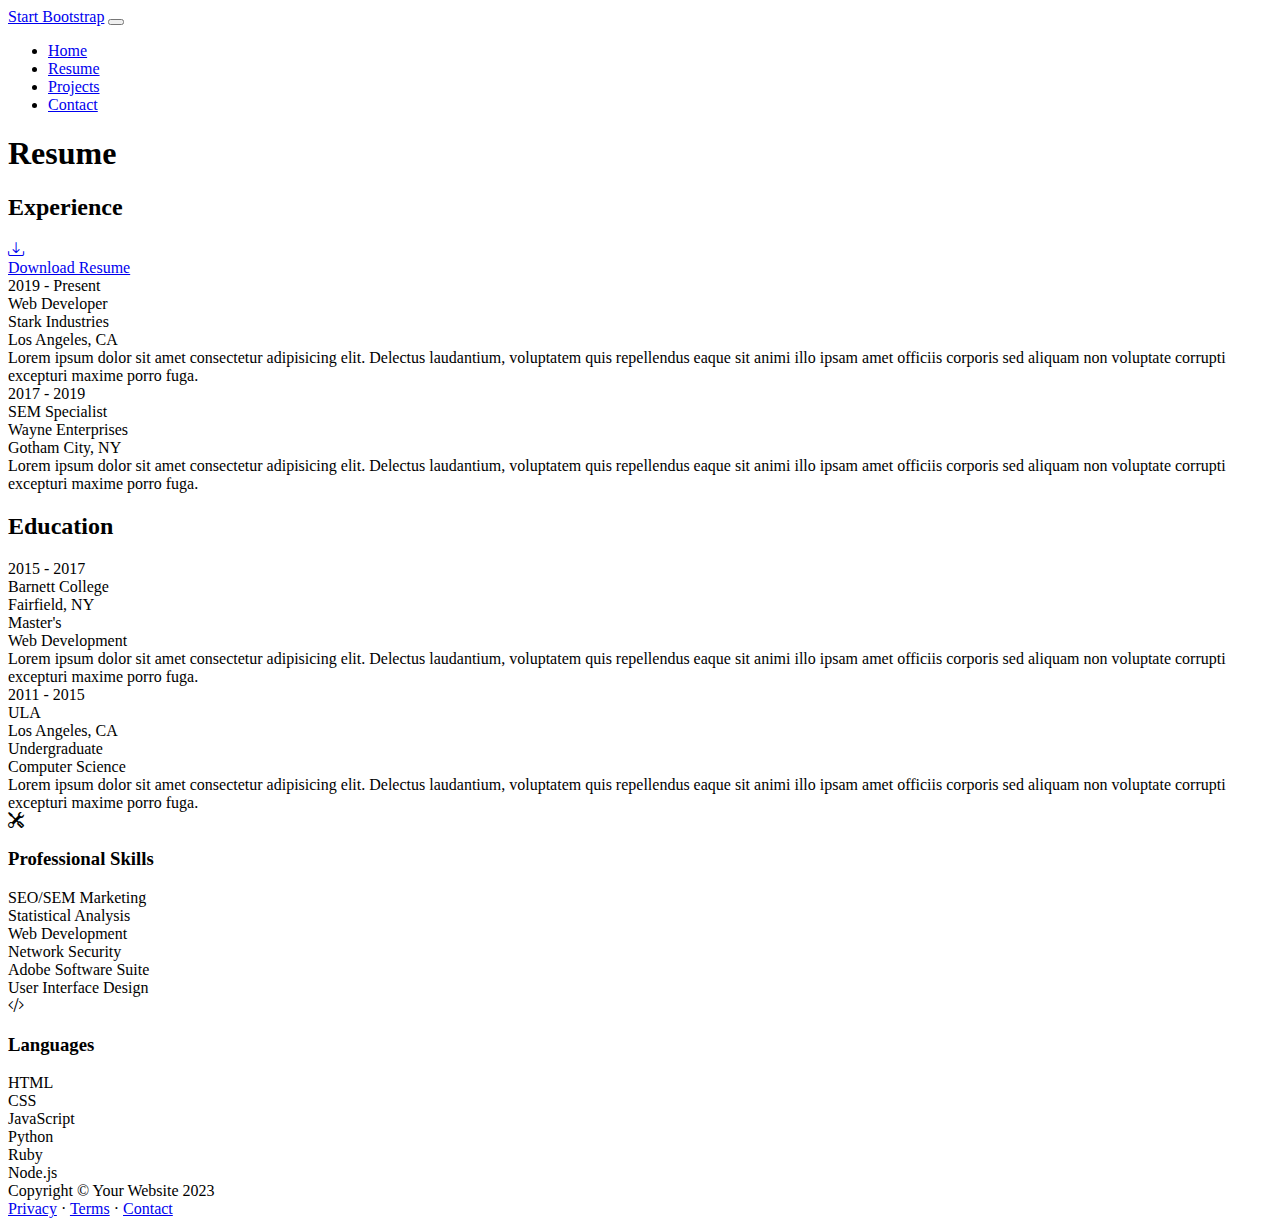
==== resume.html @ 786b3cf0 "Add files via upload" ====
<!DOCTYPE html>
<html lang="en">
    <head>
        <meta charset="utf-8" />
        <meta name="viewport" content="width=device-width, initial-scale=1, shrink-to-fit=no" />
        <meta name="description" content="" />
        <meta name="author" content="" />
        <title>Personal - Start Bootstrap Template</title>
        <!-- Favicon-->
        <link rel="icon" type="image/x-icon" href="assets/favicon.ico" />
        <!-- Custom Google font-->
        <link rel="preconnect" href="https://fonts.googleapis.com" />
        <link rel="preconnect" href="https://fonts.gstatic.com" crossorigin />
        <link href="https://fonts.googleapis.com/css2?family=Plus+Jakarta+Sans:wght@100;200;300;400;500;600;700;800;900&amp;display=swap" rel="stylesheet" />
        <!-- Bootstrap icons-->
        <link href="https://cdn.jsdelivr.net/npm/bootstrap-icons@1.8.1/font/bootstrap-icons.css" rel="stylesheet" />
        <!-- Core theme CSS (includes Bootstrap)-->
        <link href="css/styles.css" rel="stylesheet" />
    </head>
    <body class="d-flex flex-column h-100 bg-light">
        <main class="flex-shrink-0">
            <!-- Navigation-->
            <nav class="navbar navbar-expand-lg navbar-light bg-white py-3">
                <div class="container px-5">
                    <a class="navbar-brand" href="index.html"><span class="fw-bolder text-primary">Start Bootstrap</span></a>
                    <button class="navbar-toggler" type="button" data-bs-toggle="collapse" data-bs-target="#navbarSupportedContent" aria-controls="navbarSupportedContent" aria-expanded="false" aria-label="Toggle navigation"><span class="navbar-toggler-icon"></span></button>
                    <div class="collapse navbar-collapse" id="navbarSupportedContent">
                        <ul class="navbar-nav ms-auto mb-2 mb-lg-0 small fw-bolder">
                            <li class="nav-item"><a class="nav-link" href="index.html">Home</a></li>
                            <li class="nav-item"><a class="nav-link" href="resume.html">Resume</a></li>
                            <li class="nav-item"><a class="nav-link" href="projects.html">Projects</a></li>
                            <li class="nav-item"><a class="nav-link" href="contact.html">Contact</a></li>
                        </ul>
                    </div>
                </div>
            </nav>
            <!-- Page Content-->
            <div class="container px-5 my-5">
                <div class="text-center mb-5">
                    <h1 class="display-5 fw-bolder mb-0"><span class="text-gradient d-inline">Resume</span></h1>
                </div>
                <div class="row gx-5 justify-content-center">
                    <div class="col-lg-11 col-xl-9 col-xxl-8">
                        <!-- Experience Section-->
                        <section>
                            <div class="d-flex align-items-center justify-content-between mb-4">
                                <h2 class="text-primary fw-bolder mb-0">Experience</h2>
                                <!-- Download resume button-->
                                <!-- Note: Set the link href target to a PDF file within your project-->
                                <a class="btn btn-primary px-4 py-3" href="#!">
                                    <div class="d-inline-block bi bi-download me-2"></div>
                                    Download Resume
                                </a>
                            </div>
                            <!-- Experience Card 1-->
                            <div class="card shadow border-0 rounded-4 mb-5">
                                <div class="card-body p-5">
                                    <div class="row align-items-center gx-5">
                                        <div class="col text-center text-lg-start mb-4 mb-lg-0">
                                            <div class="bg-light p-4 rounded-4">
                                                <div class="text-primary fw-bolder mb-2">2019 - Present</div>
                                                <div class="small fw-bolder">Web Developer</div>
                                                <div class="small text-muted">Stark Industries</div>
                                                <div class="small text-muted">Los Angeles, CA</div>
                                            </div>
                                        </div>
                                        <div class="col-lg-8"><div>Lorem ipsum dolor sit amet consectetur adipisicing elit. Delectus laudantium, voluptatem quis repellendus eaque sit animi illo ipsam amet officiis corporis sed aliquam non voluptate corrupti excepturi maxime porro fuga.</div></div>
                                    </div>
                                </div>
                            </div>
                            <!-- Experience Card 2-->
                            <div class="card shadow border-0 rounded-4 mb-5">
                                <div class="card-body p-5">
                                    <div class="row align-items-center gx-5">
                                        <div class="col text-center text-lg-start mb-4 mb-lg-0">
                                            <div class="bg-light p-4 rounded-4">
                                                <div class="text-primary fw-bolder mb-2">2017 - 2019</div>
                                                <div class="small fw-bolder">SEM Specialist</div>
                                                <div class="small text-muted">Wayne Enterprises</div>
                                                <div class="small text-muted">Gotham City, NY</div>
                                            </div>
                                        </div>
                                        <div class="col-lg-8"><div>Lorem ipsum dolor sit amet consectetur adipisicing elit. Delectus laudantium, voluptatem quis repellendus eaque sit animi illo ipsam amet officiis corporis sed aliquam non voluptate corrupti excepturi maxime porro fuga.</div></div>
                                    </div>
                                </div>
                            </div>
                        </section>
                        <!-- Education Section-->
                        <section>
                            <h2 class="text-secondary fw-bolder mb-4">Education</h2>
                            <!-- Education Card 1-->
                            <div class="card shadow border-0 rounded-4 mb-5">
                                <div class="card-body p-5">
                                    <div class="row align-items-center gx-5">
                                        <div class="col text-center text-lg-start mb-4 mb-lg-0">
                                            <div class="bg-light p-4 rounded-4">
                                                <div class="text-secondary fw-bolder mb-2">2015 - 2017</div>
                                                <div class="mb-2">
                                                    <div class="small fw-bolder">Barnett College</div>
                                                    <div class="small text-muted">Fairfield, NY</div>
                                                </div>
                                                <div class="fst-italic">
                                                    <div class="small text-muted">Master's</div>
                                                    <div class="small text-muted">Web Development</div>
                                                </div>
                                            </div>
                                        </div>
                                        <div class="col-lg-8"><div>Lorem ipsum dolor sit amet consectetur adipisicing elit. Delectus laudantium, voluptatem quis repellendus eaque sit animi illo ipsam amet officiis corporis sed aliquam non voluptate corrupti excepturi maxime porro fuga.</div></div>
                                    </div>
                                </div>
                            </div>
                            <!-- Education Card 2-->
                            <div class="card shadow border-0 rounded-4 mb-5">
                                <div class="card-body p-5">
                                    <div class="row align-items-center gx-5">
                                        <div class="col text-center text-lg-start mb-4 mb-lg-0">
                                            <div class="bg-light p-4 rounded-4">
                                                <div class="text-secondary fw-bolder mb-2">2011 - 2015</div>
                                                <div class="mb-2">
                                                    <div class="small fw-bolder">ULA</div>
                                                    <div class="small text-muted">Los Angeles, CA</div>
                                                </div>
                                                <div class="fst-italic">
                                                    <div class="small text-muted">Undergraduate</div>
                                                    <div class="small text-muted">Computer Science</div>
                                                </div>
                                            </div>
                                        </div>
                                        <div class="col-lg-8"><div>Lorem ipsum dolor sit amet consectetur adipisicing elit. Delectus laudantium, voluptatem quis repellendus eaque sit animi illo ipsam amet officiis corporis sed aliquam non voluptate corrupti excepturi maxime porro fuga.</div></div>
                                    </div>
                                </div>
                            </div>
                        </section>
                        <!-- Divider-->
                        <div class="pb-5"></div>
                        <!-- Skills Section-->
                        <section>
                            <!-- Skillset Card-->
                            <div class="card shadow border-0 rounded-4 mb-5">
                                <div class="card-body p-5">
                                    <!-- Professional skills list-->
                                    <div class="mb-5">
                                        <div class="d-flex align-items-center mb-4">
                                            <div class="feature bg-primary bg-gradient-primary-to-secondary text-white rounded-3 me-3"><i class="bi bi-tools"></i></div>
                                            <h3 class="fw-bolder mb-0"><span class="text-gradient d-inline">Professional Skills</span></h3>
                                        </div>
                                        <div class="row row-cols-1 row-cols-md-3 mb-4">
                                            <div class="col mb-4 mb-md-0"><div class="d-flex align-items-center bg-light rounded-4 p-3 h-100">SEO/SEM Marketing</div></div>
                                            <div class="col mb-4 mb-md-0"><div class="d-flex align-items-center bg-light rounded-4 p-3 h-100">Statistical Analysis</div></div>
                                            <div class="col"><div class="d-flex align-items-center bg-light rounded-4 p-3 h-100">Web Development</div></div>
                                        </div>
                                        <div class="row row-cols-1 row-cols-md-3">
                                            <div class="col mb-4 mb-md-0"><div class="d-flex align-items-center bg-light rounded-4 p-3 h-100">Network Security</div></div>
                                            <div class="col mb-4 mb-md-0"><div class="d-flex align-items-center bg-light rounded-4 p-3 h-100">Adobe Software Suite</div></div>
                                            <div class="col"><div class="d-flex align-items-center bg-light rounded-4 p-3 h-100">User Interface Design</div></div>
                                        </div>
                                    </div>
                                    <!-- Languages list-->
                                    <div class="mb-0">
                                        <div class="d-flex align-items-center mb-4">
                                            <div class="feature bg-primary bg-gradient-primary-to-secondary text-white rounded-3 me-3"><i class="bi bi-code-slash"></i></div>
                                            <h3 class="fw-bolder mb-0"><span class="text-gradient d-inline">Languages</span></h3>
                                        </div>
                                        <div class="row row-cols-1 row-cols-md-3 mb-4">
                                            <div class="col mb-4 mb-md-0"><div class="d-flex align-items-center bg-light rounded-4 p-3 h-100">HTML</div></div>
                                            <div class="col mb-4 mb-md-0"><div class="d-flex align-items-center bg-light rounded-4 p-3 h-100">CSS</div></div>
                                            <div class="col"><div class="d-flex align-items-center bg-light rounded-4 p-3 h-100">JavaScript</div></div>
                                        </div>
                                        <div class="row row-cols-1 row-cols-md-3">
                                            <div class="col mb-4 mb-md-0"><div class="d-flex align-items-center bg-light rounded-4 p-3 h-100">Python</div></div>
                                            <div class="col mb-4 mb-md-0"><div class="d-flex align-items-center bg-light rounded-4 p-3 h-100">Ruby</div></div>
                                            <div class="col"><div class="d-flex align-items-center bg-light rounded-4 p-3 h-100">Node.js</div></div>
                                        </div>
                                    </div>
                                </div>
                            </div>
                        </section>
                    </div>
                </div>
            </div>
        </main>
        <!-- Footer-->
        <footer class="bg-white py-4 mt-auto">
            <div class="container px-5">
                <div class="row align-items-center justify-content-between flex-column flex-sm-row">
                    <div class="col-auto"><div class="small m-0">Copyright &copy; Your Website 2023</div></div>
                    <div class="col-auto">
                        <a class="small" href="#!">Privacy</a>
                        <span class="mx-1">&middot;</span>
                        <a class="small" href="#!">Terms</a>
                        <span class="mx-1">&middot;</span>
                        <a class="small" href="#!">Contact</a>
                    </div>
                </div>
            </div>
        </footer>
        <!-- Bootstrap core JS-->
        <script src="https://cdn.jsdelivr.net/npm/bootstrap@5.2.3/dist/js/bootstrap.bundle.min.js"></script>
        <!-- Core theme JS-->
        <script src="js/scripts.js"></script>
    </body>
</html>
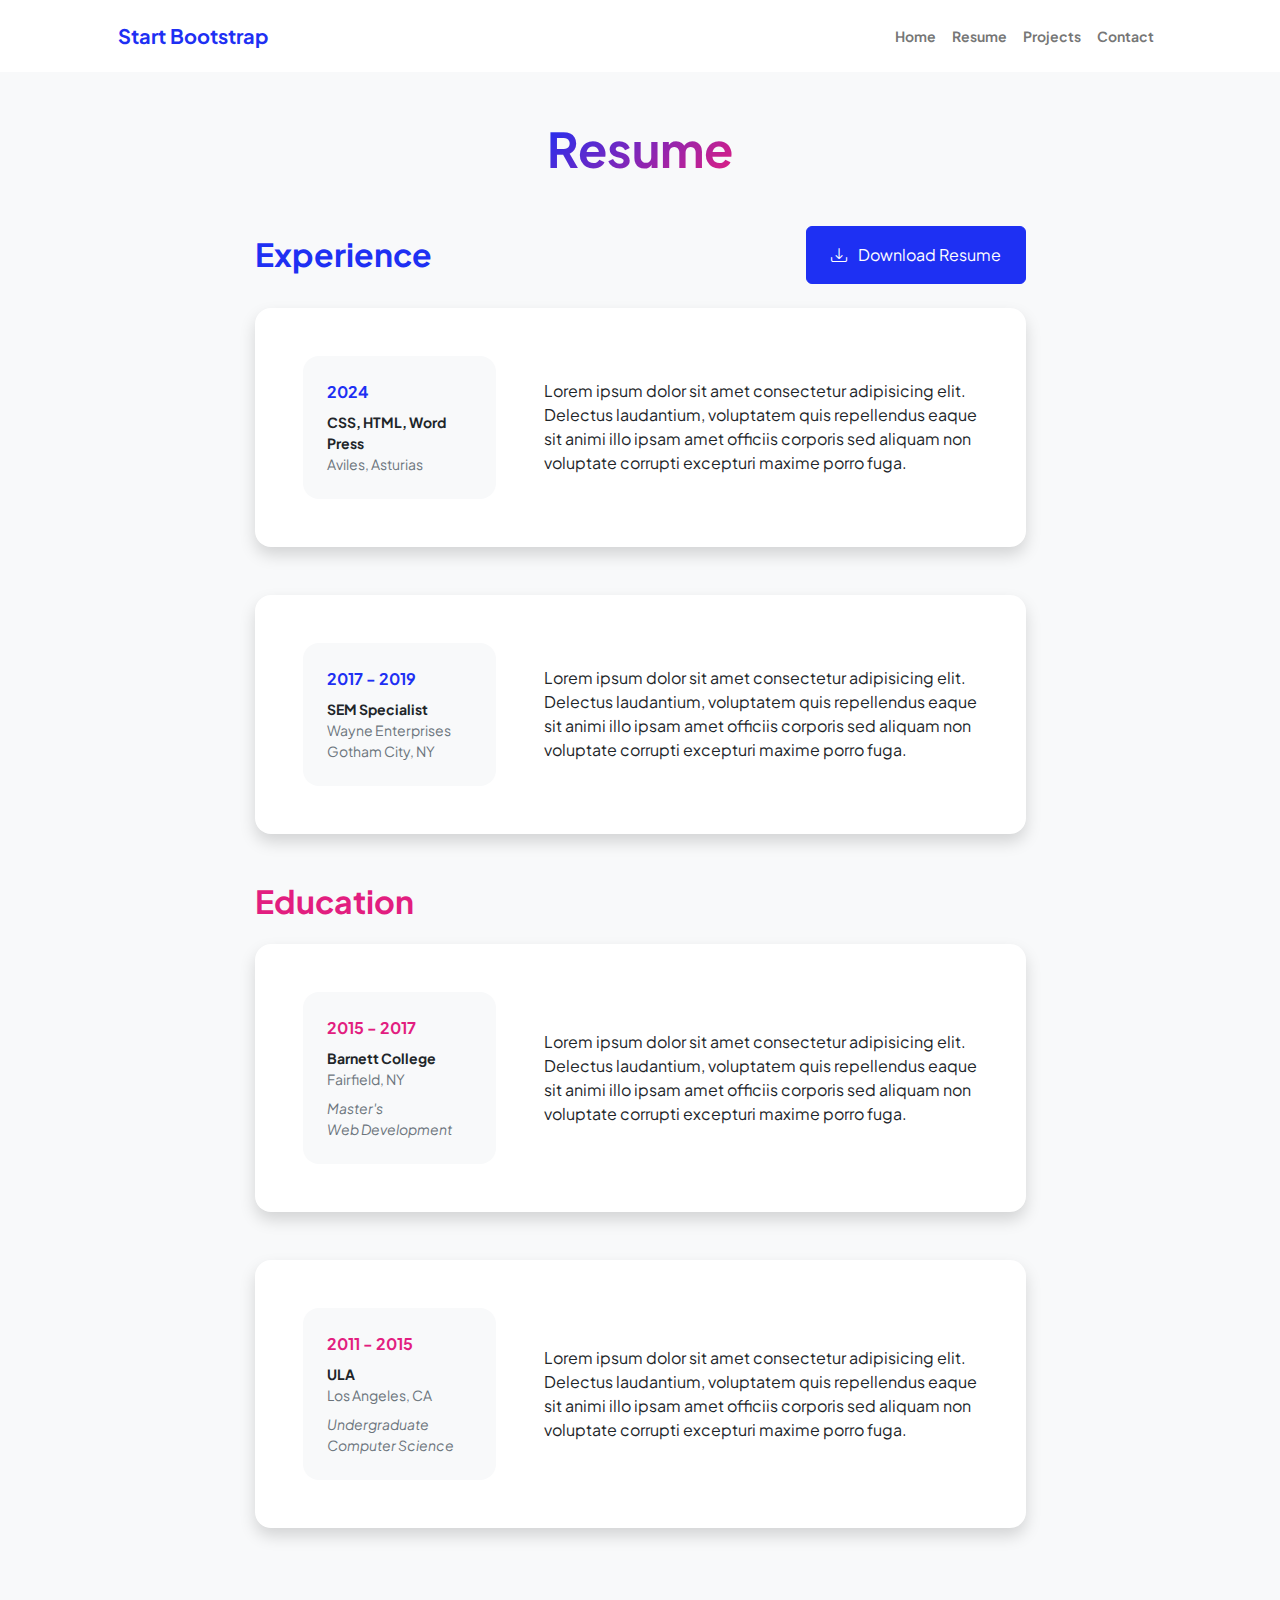
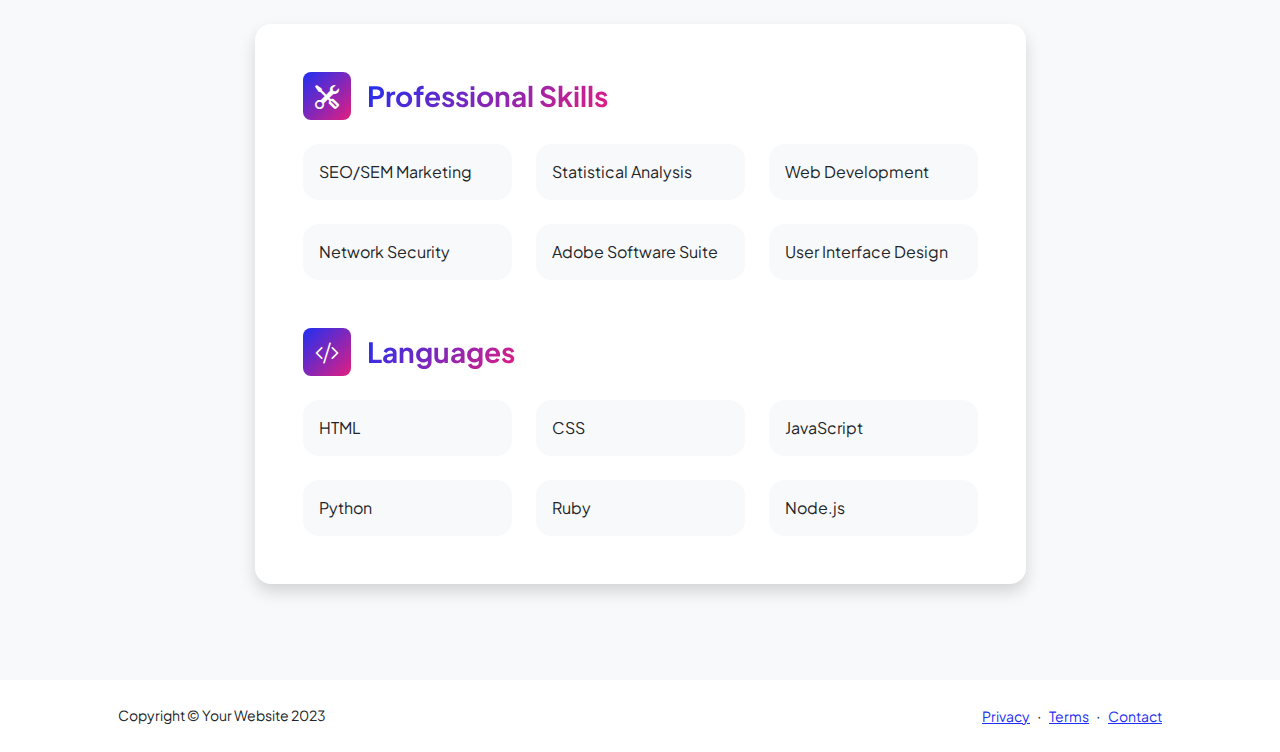
==== commit 4bdf1826: "Add files via upload" ====
--- a/resume.html
+++ b/resume.html
@@ -58,10 +58,10 @@
                                     <div class="row align-items-center gx-5">
                                         <div class="col text-center text-lg-start mb-4 mb-lg-0">
                                             <div class="bg-light p-4 rounded-4">
-                                                <div class="text-primary fw-bolder mb-2">2019 - Present</div>
-                                                <div class="small fw-bolder">Web Developer</div>
-                                                <div class="small text-muted">Stark Industries</div>
-                                                <div class="small text-muted">Los Angeles, CA</div>
+                                                <div class="text-primary fw-bolder mb-2">2024</div>
+                                                <div class="small fw-bolder">CSS, HTML, Word Press</div>
+                
+                                                <div class="small text-muted">Aviles, Asturias</div>
                                             </div>
                                         </div>
                                         <div class="col-lg-8"><div>Lorem ipsum dolor sit amet consectetur adipisicing elit. Delectus laudantium, voluptatem quis repellendus eaque sit animi illo ipsam amet officiis corporis sed aliquam non voluptate corrupti excepturi maxime porro fuga.</div></div>
